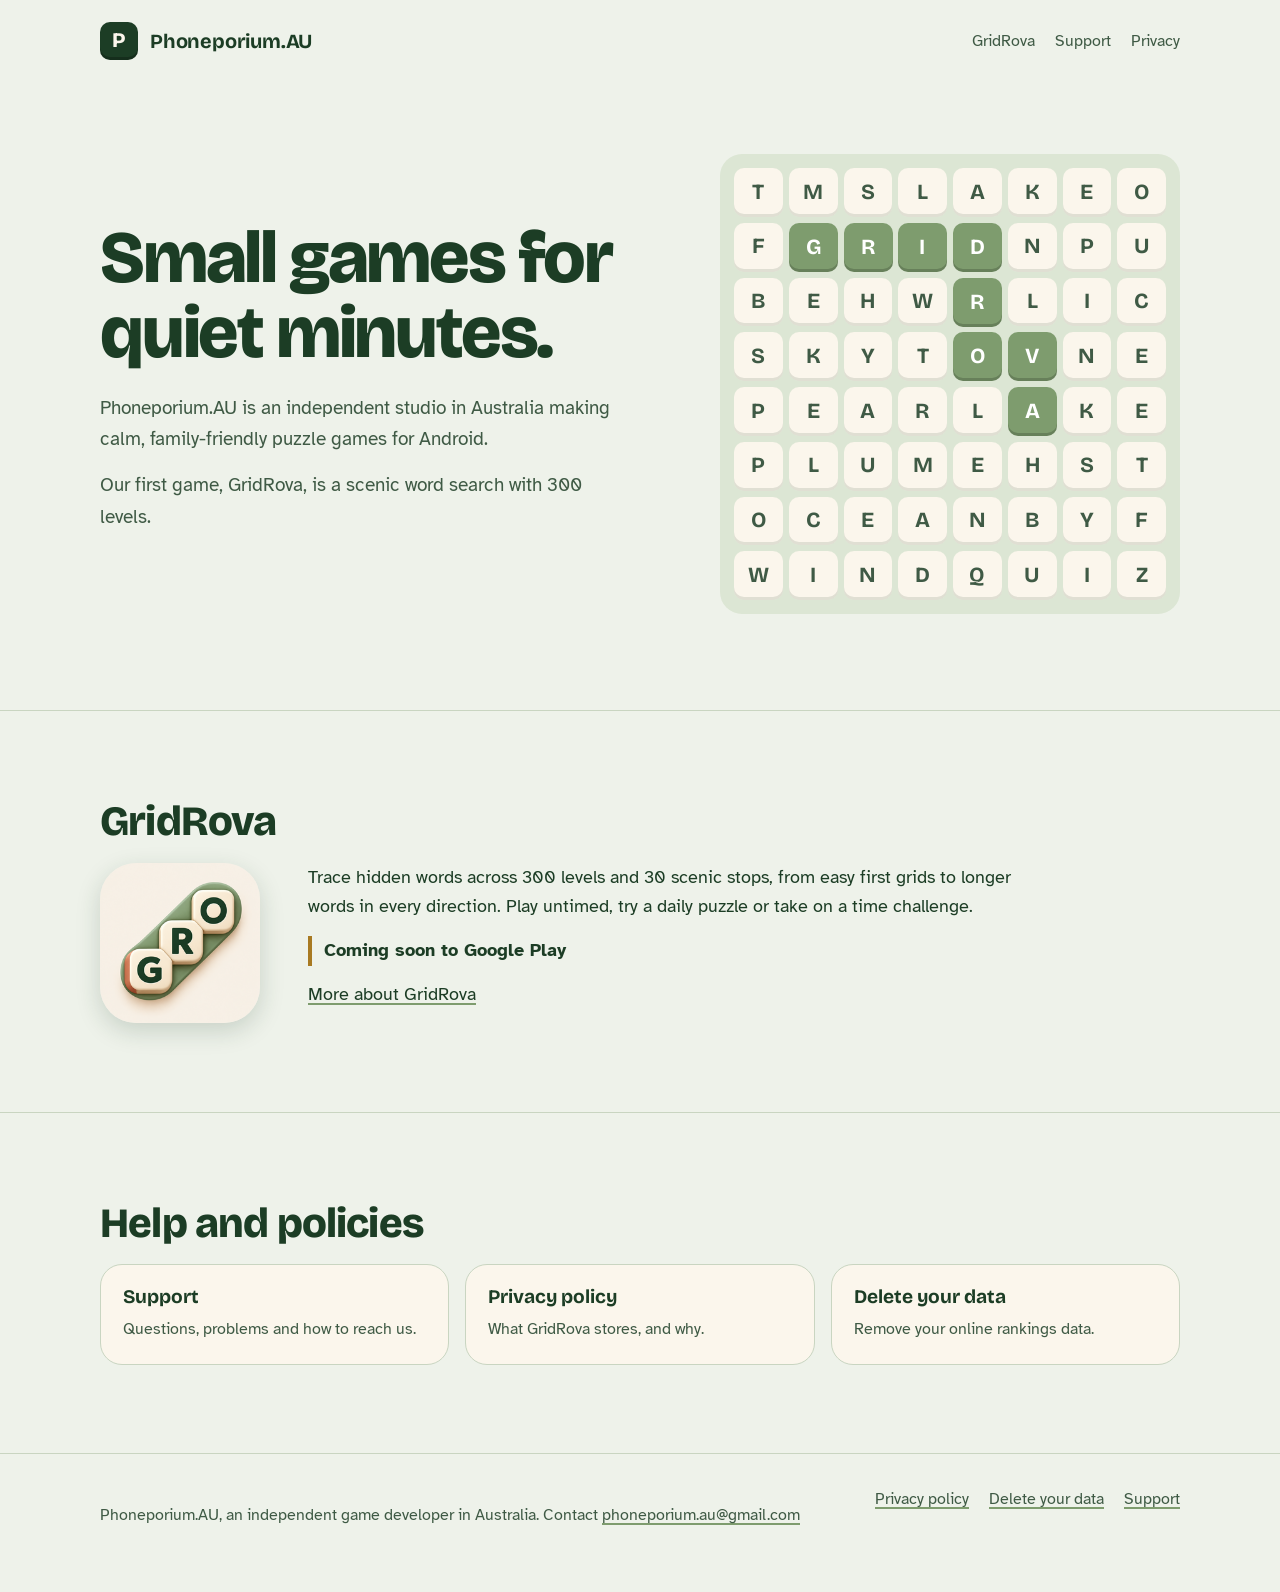
==== index.html @ 569013fc "Phoneporium.AU site: home, GridRova, privacy policy, support, data deletion, app-ads.txt Co-Authored" ====
<!doctype html>
<html lang="en-AU">
<head>
<meta charset="utf-8">
<meta name="viewport" content="width=device-width, initial-scale=1">
<title>Phoneporium.AU</title>
<meta name="description" content="Phoneporium.AU makes calm, family-friendly mobile word games in Australia. Home of GridRova.">
<link rel="icon" type="image/png" href="assets/favicon-64.png">
<link rel="preconnect" href="https://fonts.googleapis.com"><link rel="preconnect" href="https://fonts.gstatic.com" crossorigin><link href="https://fonts.googleapis.com/css2?family=Atkinson+Hyperlegible:wght@400;700&family=Bricolage+Grotesque:opsz,wght@12..96,700;12..96,800&display=swap" rel="stylesheet">
<link rel="stylesheet" href="assets/site.css">
</head>
<body>
<header class="site-head"><div class="wrap">
  <a class="brand" href="./"><span class="brand-mark" aria-hidden="true">P</span>Phoneporium.AU</a>
  <nav class="site-nav" aria-label="Main">
    <a href="gridrova/">GridRova</a>
    <a href="gridrova/support/">Support</a>
    <a href="gridrova/privacy/">Privacy</a>
  </nav>
</div></header>
<main>

<section class="hero"><div class="wrap">
  <div>
    <h1>Small games for quiet minutes.</h1>
    <p>Phoneporium.AU is an independent studio in Australia making calm, family-friendly puzzle games for Android.</p>
    <p>Our first game, GridRova, is a scenic word search with 300 levels.</p>
  </div>
  <div class="grid-board" role="img" aria-label="A letter grid with the word GridRova traced through it"><span>T</span><span>M</span><span>S</span><span>L</span><span>A</span><span>K</span><span>E</span><span>O</span><span>F</span><span class="on" style="--i:0">G</span><span class="on" style="--i:1">R</span><span class="on" style="--i:2">I</span><span class="on" style="--i:3">D</span><span>N</span><span>P</span><span>U</span><span>B</span><span>E</span><span>H</span><span>W</span><span class="on" style="--i:4">R</span><span>L</span><span>I</span><span>C</span><span>S</span><span>K</span><span>Y</span><span>T</span><span class="on" style="--i:5">O</span><span class="on" style="--i:6">V</span><span>N</span><span>E</span><span>P</span><span>E</span><span>A</span><span>R</span><span>L</span><span class="on" style="--i:7">A</span><span>K</span><span>E</span><span>P</span><span>L</span><span>U</span><span>M</span><span>E</span><span>H</span><span>S</span><span>T</span><span>O</span><span>C</span><span>E</span><span>A</span><span>N</span><span>B</span><span>Y</span><span>F</span><span>W</span><span>I</span><span>N</span><span>D</span><span>Q</span><span>U</span><span>I</span><span>Z</span></div>
</div></section>
<section class="section"><div class="wrap">
  <h2>GridRova</h2>
  <div class="game">
    <img src="assets/gridrova-icon-256.png" alt="GridRova app icon" width="160" height="160">
    <div>
      <p>Trace hidden words across 300 levels and 30 scenic stops, from easy first grids to longer words in every direction. Play untimed, try a daily puzzle or take on a time challenge.</p>
      <p class="status">Coming soon to Google Play</p>
      <p><a href="gridrova/">More about GridRova</a></p>
    </div>
  </div>
</div></section>
<section class="section"><div class="wrap">
  <h2>Help and policies</h2>
  <div class="links">
    <a href="gridrova/support/"><strong>Support</strong><span>Questions, problems and how to reach us.</span></a>
    <a href="gridrova/privacy/"><strong>Privacy policy</strong><span>What GridRova stores, and why.</span></a>
    <a href="gridrova/delete-data/"><strong>Delete your data</strong><span>Remove your online rankings data.</span></a>
  </div>
</div></section>

</main>
<footer class="site-foot"><div class="wrap">
  <p>Phoneporium.AU, an independent game developer in Australia. Contact <a href="mailto:phoneporium.au@gmail.com">phoneporium.au@gmail.com</a></p>
  <nav aria-label="Footer">
    <a href="gridrova/privacy/">Privacy policy</a>
    <a href="gridrova/delete-data/">Delete your data</a>
    <a href="gridrova/support/">Support</a>
  </nav>
</div></footer>
</body>
</html>
---- assets/site.css ----
/* Phoneporium.AU — palette taken from the GridRova icon. */
:root {
  --ink: #1C3D25;
  --ink-soft: #3F5A45;
  --sage: #7E9C6E;
  --sage-pale: #DCE6D4;
  --paper: #EEF2EA;
  --tile: #FBF6EC;
  --gold: #A87A22;
  --line: #C9D5C1;
  --radius-tile: 10px;
  --radius-panel: 22px;
  --display: "Bricolage Grotesque", "Atkinson Hyperlegible", system-ui, sans-serif;
  --body: "Atkinson Hyperlegible", system-ui, sans-serif;
  color-scheme: light;
}
@media (prefers-color-scheme: dark) {
  :root:not([data-theme="light"]) {
    --ink: #E6EFE2; --ink-soft: #B9C9B4; --sage: #8FB07D; --sage-pale: #2D4433;
    --paper: #13241A; --tile: #1D3324; --gold: #D9AE55; --line: #2F4A37; color-scheme: dark;
  }
}
:root[data-theme="dark"] {
  --ink: #E6EFE2; --ink-soft: #B9C9B4; --sage: #8FB07D; --sage-pale: #2D4433;
  --paper: #13241A; --tile: #1D3324; --gold: #D9AE55; --line: #2F4A37; color-scheme: dark;
}
*, *::before, *::after { box-sizing: border-box; }
html { -webkit-text-size-adjust: 100%; }
body {
  margin: 0; background: var(--paper); color: var(--ink);
  font: 1.125rem/1.65 var(--body);
}
a { color: inherit; text-decoration-color: var(--sage); text-underline-offset: 0.18em; text-decoration-thickness: 2px; }
a:hover { text-decoration-color: var(--gold); }
:focus-visible { outline: 3px solid var(--gold); outline-offset: 3px; border-radius: 4px; }
img { max-width: 100%; display: block; }

.wrap { width: min(1080px, 100% - 32px); margin-inline: auto; }
.site-head { padding: 22px 0; }
.site-head .wrap { display: flex; align-items: center; justify-content: space-between; gap: 16px; flex-wrap: wrap; }
.brand { display: flex; align-items: center; gap: 12px; text-decoration: none; font: 700 1.25rem/1 var(--display); letter-spacing: -0.01em; }
.brand-mark { width: 38px; height: 38px; border-radius: var(--radius-tile); background: var(--ink); color: var(--tile);
  display: grid; place-items: center; font: 800 1.3rem/1 var(--display); box-shadow: inset 0 -3px 0 rgba(0,0,0,.25); }
.site-nav { display: flex; gap: 20px; font-size: 1rem; }
.site-nav a { text-decoration: none; color: var(--ink-soft); }
.site-nav a:hover, .site-nav a[aria-current="page"] { color: var(--ink); text-decoration: underline; text-decoration-color: var(--sage); }

/* Hero: the one bold moment — a word grid with GRIDROVA traced on a sage path. */
.hero { padding: clamp(24px, 6vw, 72px) 0 clamp(40px, 8vw, 96px); }
.hero .wrap { display: grid; grid-template-columns: 1.05fr 1fr; gap: clamp(28px, 6vw, 80px); align-items: center; }
.hero h1 { font: 800 clamp(2.4rem, 6.2vw, 4.6rem)/1.02 var(--display); letter-spacing: -0.03em; margin: 0 0 22px; max-width: 13ch; }
.hero p { margin: 0 0 14px; max-width: 46ch; color: var(--ink-soft); font-size: 1.2rem; }
.grid-board { position: relative; display: grid; grid-template-columns: repeat(8, 1fr); gap: 6px; padding: 14px;
  background: var(--sage-pale); border-radius: var(--radius-panel); aspect-ratio: 1; max-width: 460px; justify-self: end; width: 100%; }
.grid-board span { display: grid; place-items: center; border-radius: var(--radius-tile); background: var(--tile);
  font: 700 clamp(0.95rem, 2.4vw, 1.35rem)/1 var(--display); color: var(--ink-soft); box-shadow: inset 0 -3px 0 rgba(28,61,37,.12); }
.grid-board span.on { background: var(--sage); color: #fff; box-shadow: inset 0 -3px 0 rgba(0,0,0,.18); }
@media (prefers-reduced-motion: no-preference) {
  .grid-board span.on { animation: trace 0.42s cubic-bezier(.2,.8,.3,1) both; animation-delay: calc(var(--i) * 90ms + 300ms); }
  @keyframes trace { from { background: var(--tile); color: var(--ink-soft); transform: scale(.92); } to { transform: none; } }
}

.section { padding: clamp(40px, 7vw, 88px) 0; border-top: 1px solid var(--line); }
.section h2 { font: 800 clamp(1.8rem, 3.6vw, 2.6rem)/1.1 var(--display); letter-spacing: -0.02em; margin: 0 0 18px; }
.game { display: grid; grid-template-columns: 160px 1fr; gap: clamp(20px, 4vw, 48px); align-items: start; }
.game img { width: 160px; height: 160px; border-radius: 36px; box-shadow: 0 8px 24px rgba(28,61,37,.18); }
.game p { max-width: 60ch; margin: 0 0 14px; }
.facts { display: flex; flex-wrap: wrap; gap: 10px; padding: 0; margin: 22px 0; list-style: none; }
.facts li { background: var(--tile); border: 1px solid var(--line); border-radius: 999px; padding: 8px 16px; font-size: 1rem; }
.status { display: inline-block; font-weight: 700; color: var(--ink); border-left: 4px solid var(--gold); padding-left: 12px; }

.links { display: grid; grid-template-columns: repeat(3, 1fr); gap: 16px; }
.links a { display: block; padding: 20px 22px; background: var(--tile); border-radius: var(--radius-panel); text-decoration: none; border: 1px solid var(--line); }
.links a strong { display: block; font: 700 1.2rem/1.3 var(--display); margin-bottom: 4px; }
.links a span { color: var(--ink-soft); font-size: 1rem; }
.links a:hover { border-color: var(--sage); }

/* Long-form policy pages */
.doc { padding: 24px 0 80px; }
.doc .wrap { max-width: 720px; }
.doc h1 { font: 800 clamp(2rem, 5vw, 3rem)/1.08 var(--display); letter-spacing: -0.02em; margin: 8px 0 10px; }
.doc .meta { color: var(--ink-soft); margin: 0 0 28px; font-size: 1rem; }
.doc h2 { font: 700 1.45rem/1.25 var(--display); margin: 44px 0 10px; }
.doc h3 { font: 700 1.15rem/1.3 var(--display); margin: 26px 0 6px; }
.doc p, .doc li { max-width: 66ch; }
.doc ul { padding-left: 1.2em; }
.doc li { margin: 6px 0; }
.summary { background: var(--tile); border: 1px solid var(--line); border-radius: var(--radius-panel); padding: 20px 24px; margin: 0 0 32px; }
.summary h2 { margin-top: 0; }
.doc table { border-collapse: collapse; width: 100%; font-size: 1rem; margin: 12px 0 20px; display: block; overflow-x: auto; }
.doc th, .doc td { text-align: left; vertical-align: top; padding: 10px 12px; border-bottom: 1px solid var(--line); }
.doc th { font-family: var(--display); }
.steps { counter-reset: s; list-style: none; padding: 0; }
.steps li { counter-increment: s; position: relative; padding-left: 52px; margin: 14px 0; min-height: 36px; }
.steps li::before { content: counter(s); position: absolute; left: 0; top: -2px; width: 36px; height: 36px; border-radius: var(--radius-tile);
  background: var(--sage); color: #fff; display: grid; place-items: center; font: 800 1.05rem/1 var(--display); }

.site-foot { border-top: 1px solid var(--line); padding: 32px 0 48px; color: var(--ink-soft); font-size: 1rem; }
.site-foot .wrap { display: flex; flex-wrap: wrap; justify-content: space-between; gap: 12px 24px; }
.site-foot nav { display: flex; flex-wrap: wrap; gap: 8px 20px; }

@media (max-width: 760px) {
  .hero .wrap { grid-template-columns: 1fr; }
  .grid-board { justify-self: start; max-width: 360px; }
  .game { grid-template-columns: 1fr; }
  .game img { width: 112px; height: 112px; border-radius: 26px; }
  .links { grid-template-columns: 1fr; }
}
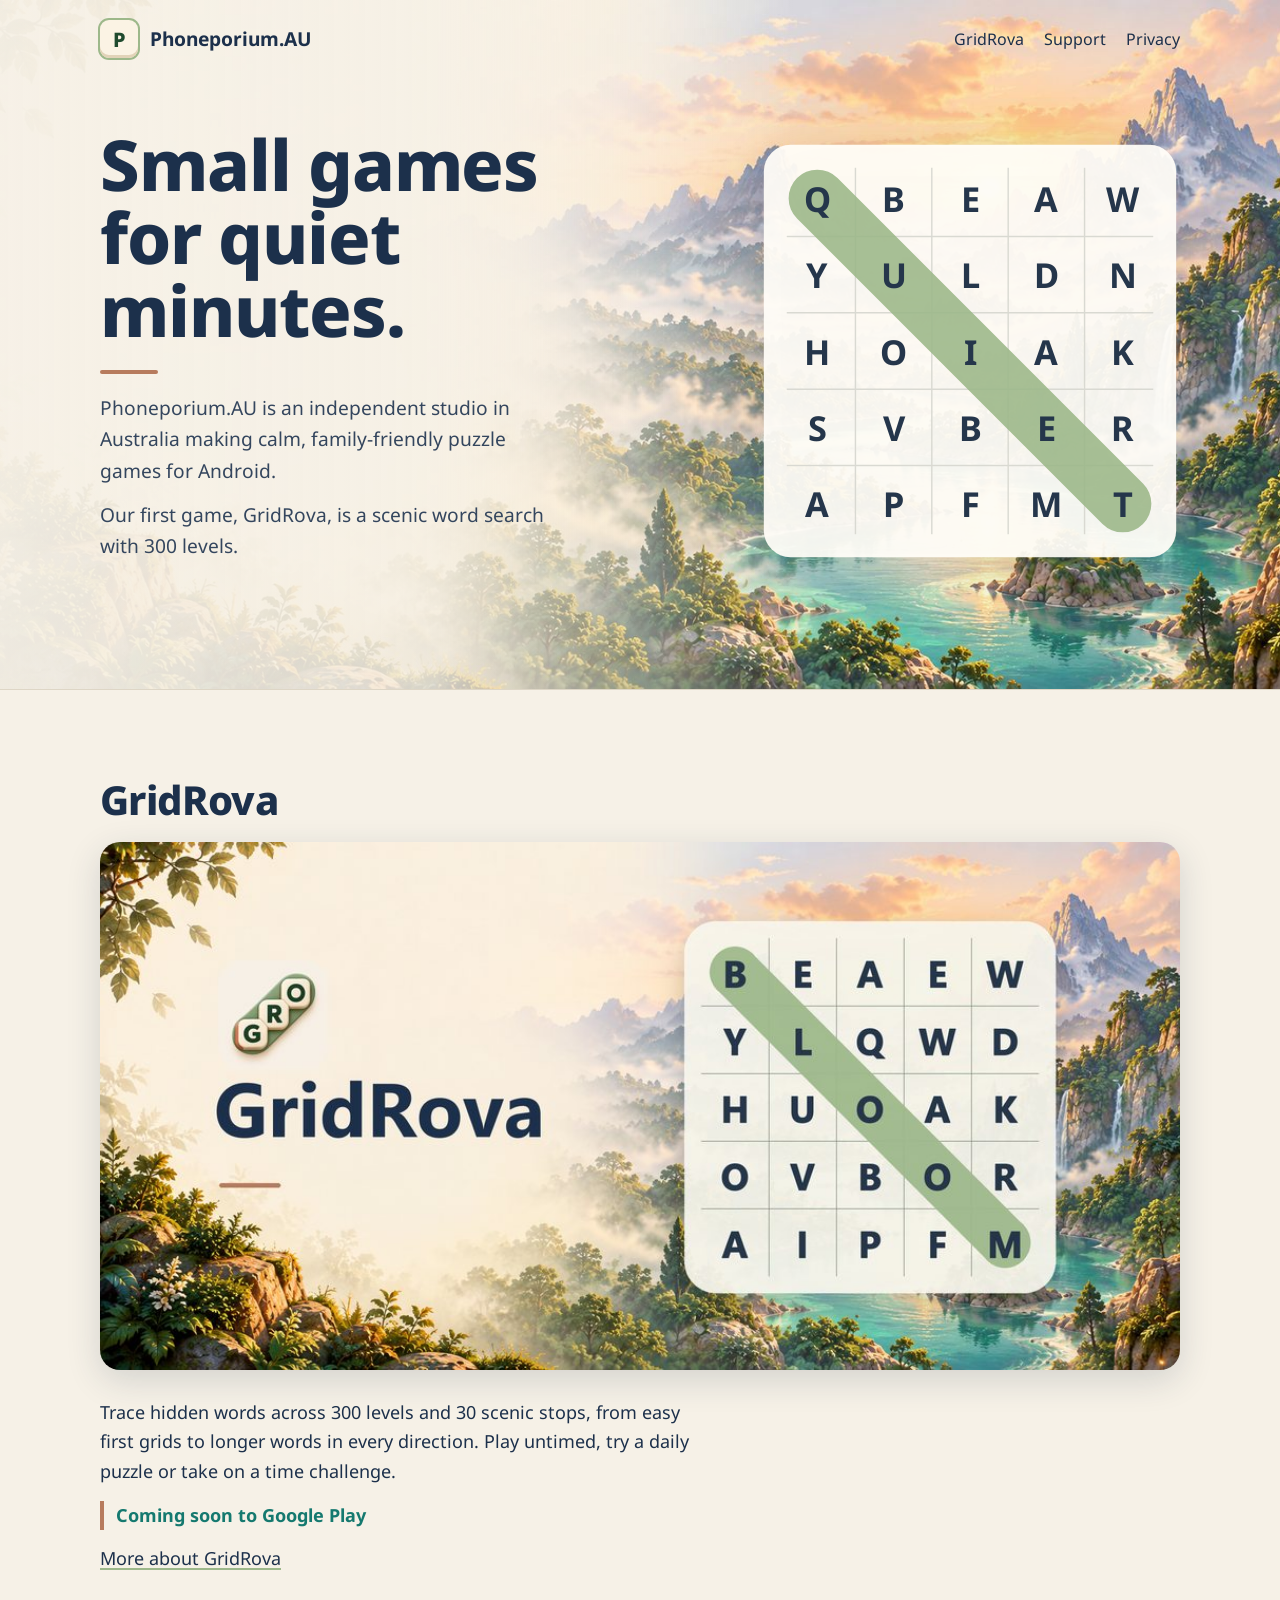
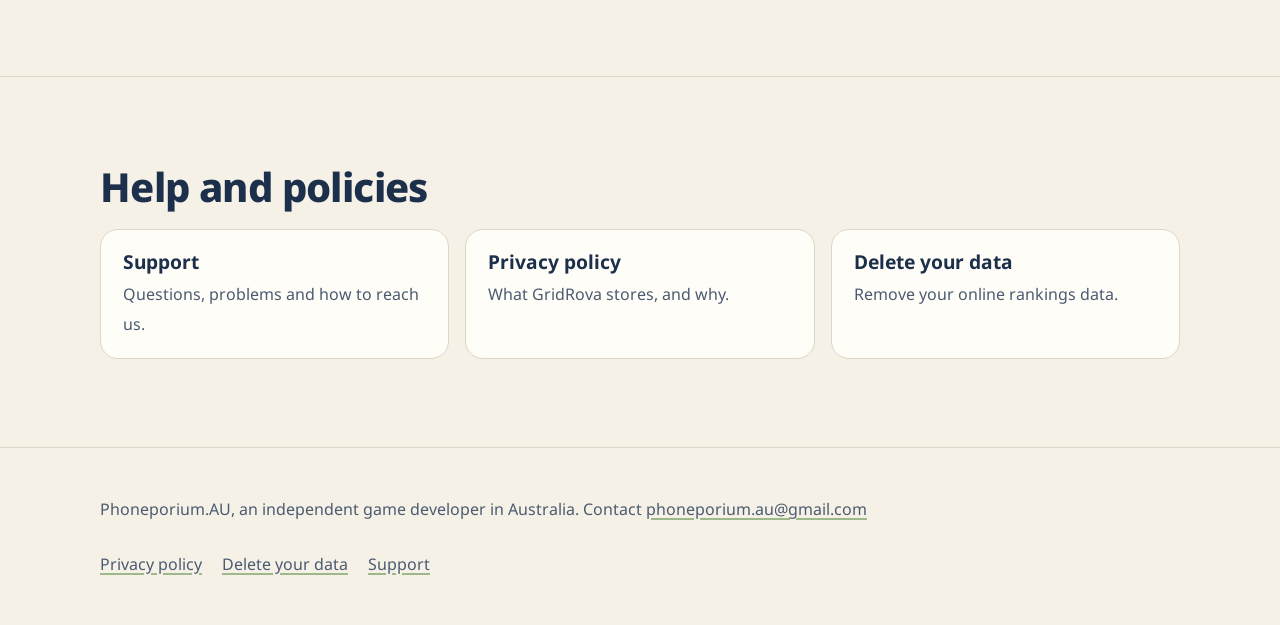
==== commit e787adcd: "Match GridRova store branding: palette, feature art, scenic hero, screenshots Co-Authored-By: Claude" ====
--- a/index.html
+++ b/index.html
@@ -6,10 +6,10 @@
 <title>Phoneporium.AU</title>
 <meta name="description" content="Phoneporium.AU makes calm, family-friendly mobile word games in Australia. Home of GridRova.">
 <link rel="icon" type="image/png" href="assets/favicon-64.png">
-<link rel="preconnect" href="https://fonts.googleapis.com"><link rel="preconnect" href="https://fonts.gstatic.com" crossorigin><link href="https://fonts.googleapis.com/css2?family=Atkinson+Hyperlegible:wght@400;700&family=Bricolage+Grotesque:opsz,wght@12..96,700;12..96,800&display=swap" rel="stylesheet">
+<link rel="preconnect" href="https://fonts.googleapis.com"><link rel="preconnect" href="https://fonts.gstatic.com" crossorigin><link href="https://fonts.googleapis.com/css2?family=Noto+Sans:wght@400;700;800&display=swap" rel="stylesheet">
 <link rel="stylesheet" href="assets/site.css">
 </head>
-<body>
+<body class="home">
 <header class="site-head"><div class="wrap">
   <a class="brand" href="./"><span class="brand-mark" aria-hidden="true">P</span>Phoneporium.AU</a>
   <nav class="site-nav" aria-label="Main">
@@ -20,18 +20,18 @@
 </div></header>
 <main>
 
-<section class="hero"><div class="wrap">
-  <div>
+<section class="hero scenic"><div class="wrap">
+  <div class="hero-copy">
     <h1>Small games for quiet minutes.</h1>
     <p>Phoneporium.AU is an independent studio in Australia making calm, family-friendly puzzle games for Android.</p>
     <p>Our first game, GridRova, is a scenic word search with 300 levels.</p>
   </div>
-  <div class="grid-board" role="img" aria-label="A letter grid with the word GridRova traced through it"><span>T</span><span>M</span><span>S</span><span>L</span><span>A</span><span>K</span><span>E</span><span>O</span><span>F</span><span class="on" style="--i:0">G</span><span class="on" style="--i:1">R</span><span class="on" style="--i:2">I</span><span class="on" style="--i:3">D</span><span>N</span><span>P</span><span>U</span><span>B</span><span>E</span><span>H</span><span>W</span><span class="on" style="--i:4">R</span><span>L</span><span>I</span><span>C</span><span>S</span><span>K</span><span>Y</span><span>T</span><span class="on" style="--i:5">O</span><span class="on" style="--i:6">V</span><span>N</span><span>E</span><span>P</span><span>E</span><span>A</span><span>R</span><span>L</span><span class="on" style="--i:7">A</span><span>K</span><span>E</span><span>P</span><span>L</span><span>U</span><span>M</span><span>E</span><span>H</span><span>S</span><span>T</span><span>O</span><span>C</span><span>E</span><span>A</span><span>N</span><span>B</span><span>Y</span><span>F</span><span>W</span><span>I</span><span>N</span><span>D</span><span>Q</span><span>U</span><span>I</span><span>Z</span></div>
+  <svg class="board" viewBox="0 0 440 440" role="img" aria-label="A word-search board with the word QUIET traced diagonally"><rect x="4" y="4" width="432" height="432" rx="28" class="b-face"/><line x1="100" y1="28" x2="100" y2="412" class="b-rule"/><line x1="28" y1="100" x2="412" y2="100" class="b-rule"/><line x1="180" y1="28" x2="180" y2="412" class="b-rule"/><line x1="28" y1="180" x2="412" y2="180" class="b-rule"/><line x1="260" y1="28" x2="260" y2="412" class="b-rule"/><line x1="28" y1="260" x2="412" y2="260" class="b-rule"/><line x1="340" y1="28" x2="340" y2="412" class="b-rule"/><line x1="28" y1="340" x2="412" y2="340" class="b-rule"/><line x1="60.0" y1="60.0" x2="380.0" y2="380.0" class="b-trace" pathLength="1"/><text x="60.0" y="60.0" class="b-letter">Q</text><text x="140.0" y="60.0" class="b-letter">B</text><text x="220.0" y="60.0" class="b-letter">E</text><text x="300.0" y="60.0" class="b-letter">A</text><text x="380.0" y="60.0" class="b-letter">W</text><text x="60.0" y="140.0" class="b-letter">Y</text><text x="140.0" y="140.0" class="b-letter">U</text><text x="220.0" y="140.0" class="b-letter">L</text><text x="300.0" y="140.0" class="b-letter">D</text><text x="380.0" y="140.0" class="b-letter">N</text><text x="60.0" y="220.0" class="b-letter">H</text><text x="140.0" y="220.0" class="b-letter">O</text><text x="220.0" y="220.0" class="b-letter">I</text><text x="300.0" y="220.0" class="b-letter">A</text><text x="380.0" y="220.0" class="b-letter">K</text><text x="60.0" y="300.0" class="b-letter">S</text><text x="140.0" y="300.0" class="b-letter">V</text><text x="220.0" y="300.0" class="b-letter">B</text><text x="300.0" y="300.0" class="b-letter">E</text><text x="380.0" y="300.0" class="b-letter">R</text><text x="60.0" y="380.0" class="b-letter">A</text><text x="140.0" y="380.0" class="b-letter">P</text><text x="220.0" y="380.0" class="b-letter">F</text><text x="300.0" y="380.0" class="b-letter">M</text><text x="380.0" y="380.0" class="b-letter">T</text></svg>
 </div></section>
 <section class="section"><div class="wrap">
   <h2>GridRova</h2>
-  <div class="game">
-    <img src="assets/gridrova-icon-256.png" alt="GridRova app icon" width="160" height="160">
+  <a class="feature-link" href="gridrova/"><img class="feature-art" src="assets/gridrova-feature.jpg" alt="GridRova beside a sage-highlighted BLOOM word grid, with a sunlit mountain valley and river behind it." width="1024" height="500"></a>
+  <div class="game solo">
     <div>
       <p>Trace hidden words across 300 levels and 30 scenic stops, from easy first grids to longer words in every direction. Play untimed, try a daily puzzle or take on a time challenge.</p>
       <p class="status">Coming soon to Google Play</p>
--- a/assets/site.css
+++ b/assets/site.css
@@ -1,108 +1,129 @@
-/* Phoneporium.AU — palette taken from the GridRova icon. */
+/* Phoneporium.AU — brand tokens taken from the GridRova store art (feature graphic + screenshots). */
 :root {
-  --ink: #1C3D25;
-  --ink-soft: #3F5A45;
-  --sage: #7E9C6E;
-  --sage-pale: #DCE6D4;
-  --paper: #EEF2EA;
-  --tile: #FBF6EC;
-  --gold: #A87A22;
-  --line: #C9D5C1;
-  --radius-tile: 10px;
-  --radius-panel: 22px;
-  --display: "Bricolage Grotesque", "Atkinson Hyperlegible", system-ui, sans-serif;
-  --body: "Atkinson Hyperlegible", system-ui, sans-serif;
+  --ink: #1C304B;        /* navy title lettering */
+  --ink-soft: #4B5B70;
+  --teal: #15796F;       /* "GridRova" label colour on screenshots */
+  --sage: #9DB88A;       /* word-trace highlight */
+  --sage-pale: #E4EBDC;
+  --paper: #F6F1E7;      /* parchment background */
+  --tile: #FFFDF8;
+  --clay: #B77B5D;       /* terracotta rule under the title */
+  --line: #DED6C6;
+  --font: "Segoe UI", "Noto Sans", system-ui, sans-serif;
   color-scheme: light;
 }
 @media (prefers-color-scheme: dark) {
   :root:not([data-theme="light"]) {
-    --ink: #E6EFE2; --ink-soft: #B9C9B4; --sage: #8FB07D; --sage-pale: #2D4433;
-    --paper: #13241A; --tile: #1D3324; --gold: #D9AE55; --line: #2F4A37; color-scheme: dark;
+    --ink: #EEF1F5; --ink-soft: #B9C3CF; --teal: #5CC0B2; --sage: #8FB07D; --sage-pale: #22374A;
+    --paper: #142235; --tile: #1B2D44; --clay: #D99878; --line: #2D4159; color-scheme: dark;
   }
 }
 :root[data-theme="dark"] {
-  --ink: #E6EFE2; --ink-soft: #B9C9B4; --sage: #8FB07D; --sage-pale: #2D4433;
-  --paper: #13241A; --tile: #1D3324; --gold: #D9AE55; --line: #2F4A37; color-scheme: dark;
+  --ink: #EEF1F5; --ink-soft: #B9C3CF; --teal: #5CC0B2; --sage: #8FB07D; --sage-pale: #22374A;
+  --paper: #142235; --tile: #1B2D44; --clay: #D99878; --line: #2D4159; color-scheme: dark;
 }
 *, *::before, *::after { box-sizing: border-box; }
 html { -webkit-text-size-adjust: 100%; }
-body {
-  margin: 0; background: var(--paper); color: var(--ink);
-  font: 1.125rem/1.65 var(--body);
-}
+body { margin: 0; background: var(--paper); color: var(--ink); font: 1.125rem/1.65 var(--font); }
 a { color: inherit; text-decoration-color: var(--sage); text-underline-offset: 0.18em; text-decoration-thickness: 2px; }
-a:hover { text-decoration-color: var(--gold); }
-:focus-visible { outline: 3px solid var(--gold); outline-offset: 3px; border-radius: 4px; }
-img { max-width: 100%; display: block; }
+a:hover { text-decoration-color: var(--clay); }
+:focus-visible { outline: 3px solid var(--clay); outline-offset: 3px; border-radius: 4px; }
+img { max-width: 100%; height: auto; display: block; }
+h1, h2, h3 { font-family: var(--font); font-weight: 800; letter-spacing: -0.015em; }
 
 .wrap { width: min(1080px, 100% - 32px); margin-inline: auto; }
-.site-head { padding: 22px 0; }
+.site-head { padding: 20px 0; position: relative; z-index: 2; }
 .site-head .wrap { display: flex; align-items: center; justify-content: space-between; gap: 16px; flex-wrap: wrap; }
-.brand { display: flex; align-items: center; gap: 12px; text-decoration: none; font: 700 1.25rem/1 var(--display); letter-spacing: -0.01em; }
-.brand-mark { width: 38px; height: 38px; border-radius: var(--radius-tile); background: var(--ink); color: var(--tile);
-  display: grid; place-items: center; font: 800 1.3rem/1 var(--display); box-shadow: inset 0 -3px 0 rgba(0,0,0,.25); }
+.brand { display: flex; align-items: center; gap: 12px; text-decoration: none; font-weight: 700; font-size: 1.2rem; }
+/* The studio mark is a GridRova letter tile: cream face, forest letter, sage edge. */
+.brand-mark { width: 38px; height: 38px; border-radius: 9px; background: #FBF3E4; color: #1F4A2E; display: grid; place-items: center;
+  font-weight: 800; font-size: 1.25rem; box-shadow: inset 0 -3px 0 #E2D3B8, 0 0 0 2px var(--sage); }
 .site-nav { display: flex; gap: 20px; font-size: 1rem; }
 .site-nav a { text-decoration: none; color: var(--ink-soft); }
 .site-nav a:hover, .site-nav a[aria-current="page"] { color: var(--ink); text-decoration: underline; text-decoration-color: var(--sage); }
 
-/* Hero: the one bold moment — a word grid with GRIDROVA traced on a sage path. */
-.hero { padding: clamp(24px, 6vw, 72px) 0 clamp(40px, 8vw, 96px); }
-.hero .wrap { display: grid; grid-template-columns: 1.05fr 1fr; gap: clamp(28px, 6vw, 80px); align-items: center; }
-.hero h1 { font: 800 clamp(2.4rem, 6.2vw, 4.6rem)/1.02 var(--display); letter-spacing: -0.03em; margin: 0 0 22px; max-width: 13ch; }
-.hero p { margin: 0 0 14px; max-width: 46ch; color: var(--ink-soft); font-size: 1.2rem; }
-.grid-board { position: relative; display: grid; grid-template-columns: repeat(8, 1fr); gap: 6px; padding: 14px;
-  background: var(--sage-pale); border-radius: var(--radius-panel); aspect-ratio: 1; max-width: 460px; justify-self: end; width: 100%; }
-.grid-board span { display: grid; place-items: center; border-radius: var(--radius-tile); background: var(--tile);
-  font: 700 clamp(0.95rem, 2.4vw, 1.35rem)/1 var(--display); color: var(--ink-soft); box-shadow: inset 0 -3px 0 rgba(28,61,37,.12); }
-.grid-board span.on { background: var(--sage); color: #fff; box-shadow: inset 0 -3px 0 rgba(0,0,0,.18); }
+/* Home hero: the store-art scenery with the word board laid over it. Fixed light colours — the image is light. */
+.hero.scenic { margin-top: -78px; padding: 128px 0 clamp(56px, 9vw, 120px); color: #1C304B;
+  background: linear-gradient(90deg, rgba(246,241,231,.97) 0%, rgba(246,241,231,.86) 34%, rgba(246,241,231,0) 62%),
+              url("scenic-1600.jpg") 70% 40% / cover no-repeat, #F6F1E7; }
+.hero.scenic .wrap { display: grid; grid-template-columns: 1fr 1fr; gap: clamp(28px, 6vw, 80px); align-items: center; }
+.hero h1 { font-size: clamp(2.5rem, 6vw, 4.4rem); line-height: 1.04; margin: 0 0 18px; max-width: 12ch; }
+.hero h1::after { content: ""; display: block; width: 58px; height: 4px; border-radius: 2px; background: #B77B5D; margin-top: 22px; }
+.hero p { margin: 0 0 12px; max-width: 42ch; color: #34465E; font-size: 1.2rem; }
+.board { width: 100%; max-width: 420px; justify-self: end; filter: drop-shadow(0 14px 30px rgba(28,48,75,.18)); }
+.b-face { fill: #FFFDF8; fill-opacity: .94; }
+.b-rule { stroke: #D9D9D2; stroke-width: 1.5; }
+.b-trace { stroke: #9DB88A; stroke-width: 60; stroke-linecap: round; opacity: .9; }
+.b-letter { font: 700 36px var(--font); fill: #25364B; text-anchor: middle; dominant-baseline: central; }
 @media (prefers-reduced-motion: no-preference) {
-  .grid-board span.on { animation: trace 0.42s cubic-bezier(.2,.8,.3,1) both; animation-delay: calc(var(--i) * 90ms + 300ms); }
-  @keyframes trace { from { background: var(--tile); color: var(--ink-soft); transform: scale(.92); } to { transform: none; } }
+  .b-trace { stroke-dasharray: 1; stroke-dashoffset: 1; animation: trace 1.1s .5s cubic-bezier(.3,.7,.3,1) forwards; }
+  @keyframes trace { to { stroke-dashoffset: 0; } }
 }
 
 .section { padding: clamp(40px, 7vw, 88px) 0; border-top: 1px solid var(--line); }
-.section h2 { font: 800 clamp(1.8rem, 3.6vw, 2.6rem)/1.1 var(--display); letter-spacing: -0.02em; margin: 0 0 18px; }
-.game { display: grid; grid-template-columns: 160px 1fr; gap: clamp(20px, 4vw, 48px); align-items: start; }
-.game img { width: 160px; height: 160px; border-radius: 36px; box-shadow: 0 8px 24px rgba(28,61,37,.18); }
+.section h2 { font-size: clamp(1.8rem, 3.6vw, 2.5rem); line-height: 1.1; margin: 0 0 20px; }
+.feature-art { width: 100%; border-radius: 20px; box-shadow: 0 10px 34px rgba(28,48,75,.16); }
+.feature-link { display: block; margin-bottom: 28px; }
+.game { display: grid; grid-template-columns: 112px 1fr; gap: clamp(20px, 4vw, 40px); align-items: start; }
+.game img { width: 112px; height: 112px; border-radius: 26px; box-shadow: 0 6px 18px rgba(28,48,75,.16); }
+.game.solo { grid-template-columns: 1fr; }
+.home .site-head, .home .site-nav a { color: #1C304B; }
 .game p { max-width: 60ch; margin: 0 0 14px; }
 .facts { display: flex; flex-wrap: wrap; gap: 10px; padding: 0; margin: 22px 0; list-style: none; }
 .facts li { background: var(--tile); border: 1px solid var(--line); border-radius: 999px; padding: 8px 16px; font-size: 1rem; }
-.status { display: inline-block; font-weight: 700; color: var(--ink); border-left: 4px solid var(--gold); padding-left: 12px; }
+.status { display: inline-block; font-weight: 700; color: var(--teal); border-left: 4px solid var(--clay); padding-left: 12px; }
+
+/* GridRova page */
+.feature { padding: 8px 0 0; }
+.intro { padding: clamp(32px, 6vw, 64px) 0; }
+.intro .wrap { display: grid; grid-template-columns: 112px 1fr; gap: clamp(20px, 4vw, 40px); align-items: start; }
+.intro-icon { width: 112px; height: 112px; border-radius: 26px; box-shadow: 0 6px 18px rgba(28,48,75,.16); }
+.intro h1 { font-size: clamp(2.4rem, 5vw, 3.4rem); line-height: 1.05; margin: 0 0 10px; }
+.intro p { max-width: 62ch; margin: 0 0 14px; }
+.lede { font-size: 1.3rem; color: var(--teal); font-weight: 700; }
+.shots-band { background: var(--sage-pale); padding: 32px 0; }
+.shots { list-style: none; margin: 0 auto; padding: 0 16px 8px; display: flex; gap: 16px; overflow-x: auto; scroll-snap-type: x mandatory;
+  width: min(1080px, 100%); scrollbar-color: var(--sage) transparent; }
+.shots li { flex: 0 0 auto; scroll-snap-align: start; }
+.shots img { width: 216px; border-radius: 14px; box-shadow: 0 6px 18px rgba(28,48,75,.14); }
 
 .links { display: grid; grid-template-columns: repeat(3, 1fr); gap: 16px; }
-.links a { display: block; padding: 20px 22px; background: var(--tile); border-radius: var(--radius-panel); text-decoration: none; border: 1px solid var(--line); }
-.links a strong { display: block; font: 700 1.2rem/1.3 var(--display); margin-bottom: 4px; }
+.links a { display: block; padding: 20px 22px; background: var(--tile); border-radius: 18px; text-decoration: none; border: 1px solid var(--line); }
+.links a strong { display: block; font-size: 1.2rem; line-height: 1.3; margin-bottom: 4px; }
 .links a span { color: var(--ink-soft); font-size: 1rem; }
 .links a:hover { border-color: var(--sage); }
 
 /* Long-form policy pages */
 .doc { padding: 24px 0 80px; }
 .doc .wrap { max-width: 720px; }
-.doc h1 { font: 800 clamp(2rem, 5vw, 3rem)/1.08 var(--display); letter-spacing: -0.02em; margin: 8px 0 10px; }
+.doc h1 { font-size: clamp(2rem, 5vw, 3rem); line-height: 1.08; margin: 8px 0 10px; }
 .doc .meta { color: var(--ink-soft); margin: 0 0 28px; font-size: 1rem; }
-.doc h2 { font: 700 1.45rem/1.25 var(--display); margin: 44px 0 10px; }
-.doc h3 { font: 700 1.15rem/1.3 var(--display); margin: 26px 0 6px; }
+.doc h2 { font-size: 1.45rem; line-height: 1.25; margin: 44px 0 10px; }
+.doc h3 { font-size: 1.15rem; line-height: 1.3; margin: 26px 0 6px; }
 .doc p, .doc li { max-width: 66ch; }
 .doc ul { padding-left: 1.2em; }
 .doc li { margin: 6px 0; }
-.summary { background: var(--tile); border: 1px solid var(--line); border-radius: var(--radius-panel); padding: 20px 24px; margin: 0 0 32px; }
+.summary { background: var(--tile); border: 1px solid var(--line); border-left: 5px solid var(--sage); border-radius: 18px; padding: 20px 24px; margin: 0 0 32px; }
 .summary h2 { margin-top: 0; }
 .doc table { border-collapse: collapse; width: 100%; font-size: 1rem; margin: 12px 0 20px; display: block; overflow-x: auto; }
 .doc th, .doc td { text-align: left; vertical-align: top; padding: 10px 12px; border-bottom: 1px solid var(--line); }
-.doc th { font-family: var(--display); }
 .steps { counter-reset: s; list-style: none; padding: 0; }
 .steps li { counter-increment: s; position: relative; padding-left: 52px; margin: 14px 0; min-height: 36px; }
-.steps li::before { content: counter(s); position: absolute; left: 0; top: -2px; width: 36px; height: 36px; border-radius: var(--radius-tile);
-  background: var(--sage); color: #fff; display: grid; place-items: center; font: 800 1.05rem/1 var(--display); }
+.steps li::before { content: counter(s); position: absolute; left: 0; top: -2px; width: 36px; height: 36px; border-radius: 9px;
+  background: #FBF3E4; color: #1F4A2E; box-shadow: inset 0 -3px 0 #E2D3B8, 0 0 0 2px var(--sage); display: grid; place-items: center; font-weight: 800; }
 
 .site-foot { border-top: 1px solid var(--line); padding: 32px 0 48px; color: var(--ink-soft); font-size: 1rem; }
 .site-foot .wrap { display: flex; flex-wrap: wrap; justify-content: space-between; gap: 12px 24px; }
 .site-foot nav { display: flex; flex-wrap: wrap; gap: 8px 20px; }
 
 @media (max-width: 760px) {
-  .hero .wrap { grid-template-columns: 1fr; }
-  .grid-board { justify-self: start; max-width: 360px; }
-  .game { grid-template-columns: 1fr; }
-  .game img { width: 112px; height: 112px; border-radius: 26px; }
+  .hero.scenic { padding-top: 110px;
+    background: linear-gradient(180deg, rgba(246,241,231,.96) 0%, rgba(246,241,231,.82) 48%, rgba(246,241,231,.2) 100%),
+                url("scenic-900.jpg") 72% 50% / cover no-repeat, #F6F1E7; }
+  .hero.scenic .wrap { grid-template-columns: 1fr; }
+  .board { justify-self: start; max-width: 320px; }
+  .game, .intro .wrap { grid-template-columns: 1fr; }
+  .game img, .intro-icon { width: 88px; height: 88px; border-radius: 20px; }
   .links { grid-template-columns: 1fr; }
+  .shots img { width: 180px; }
 }
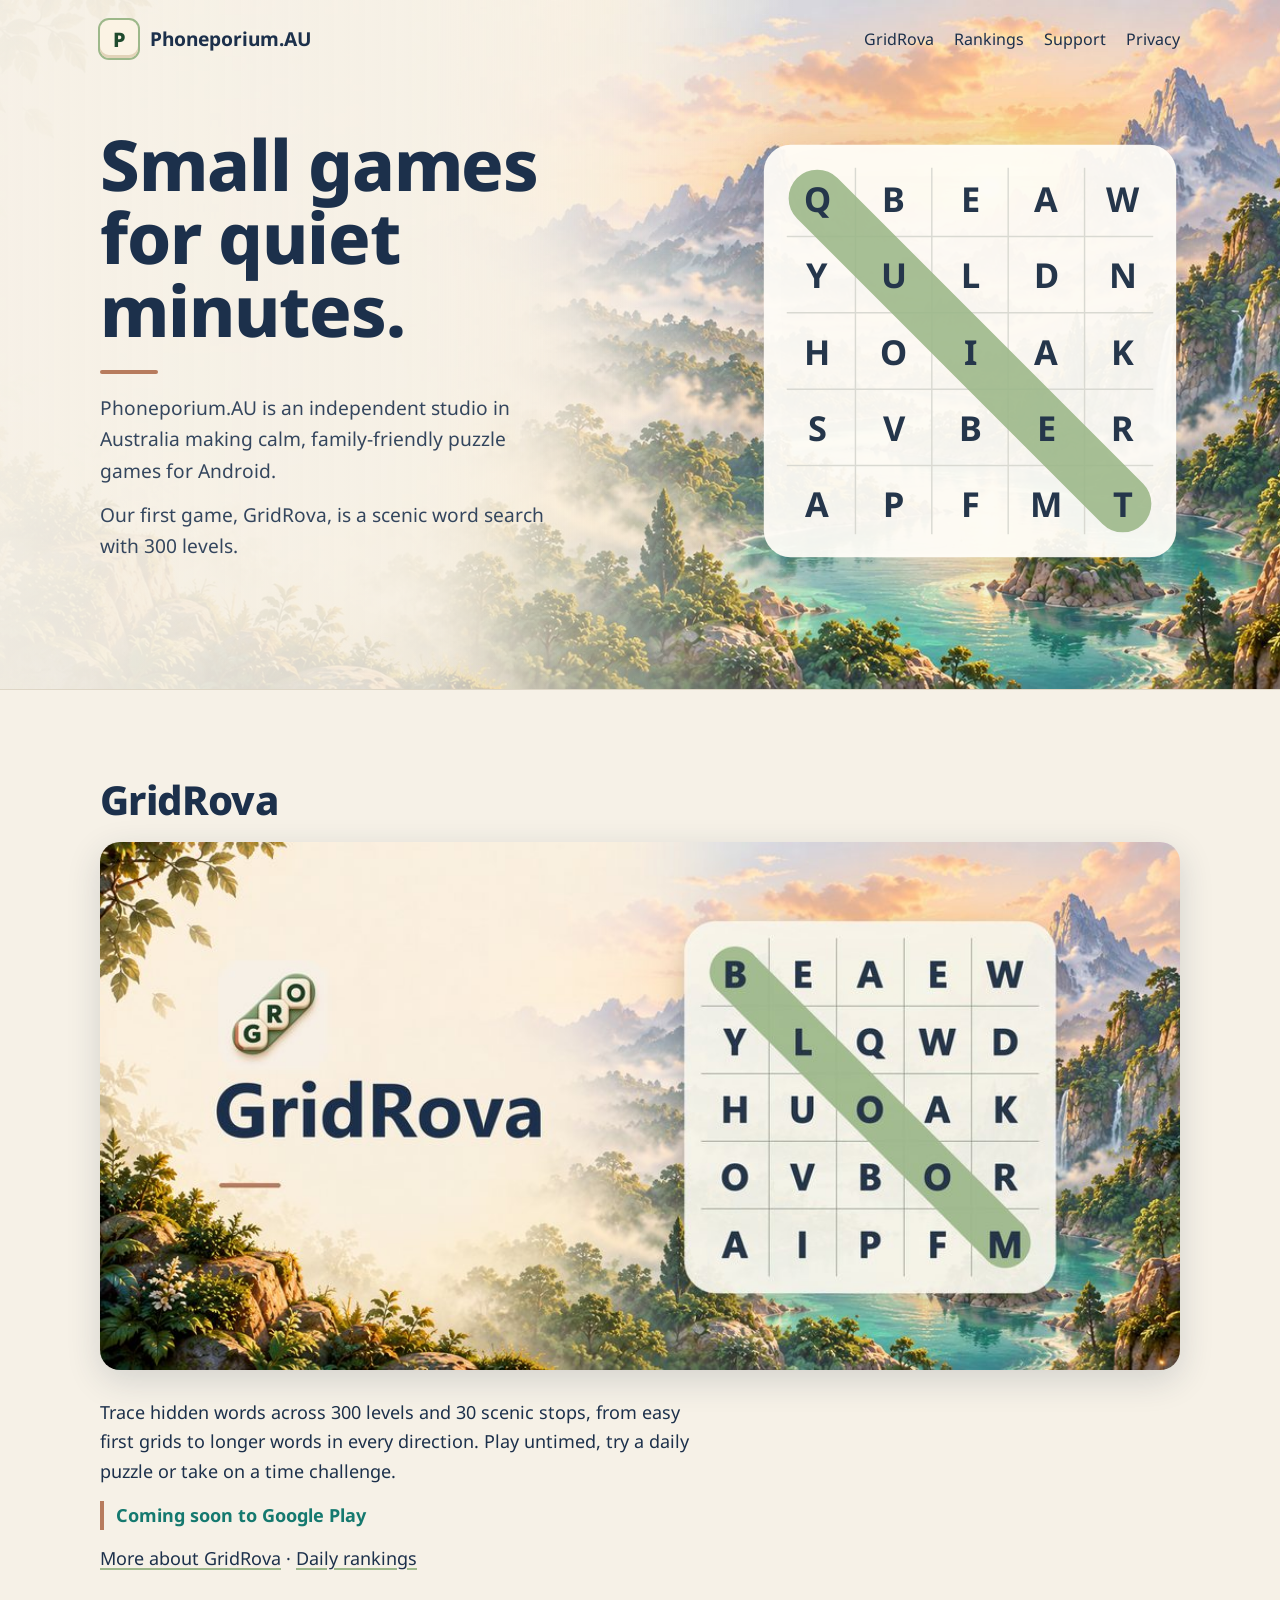
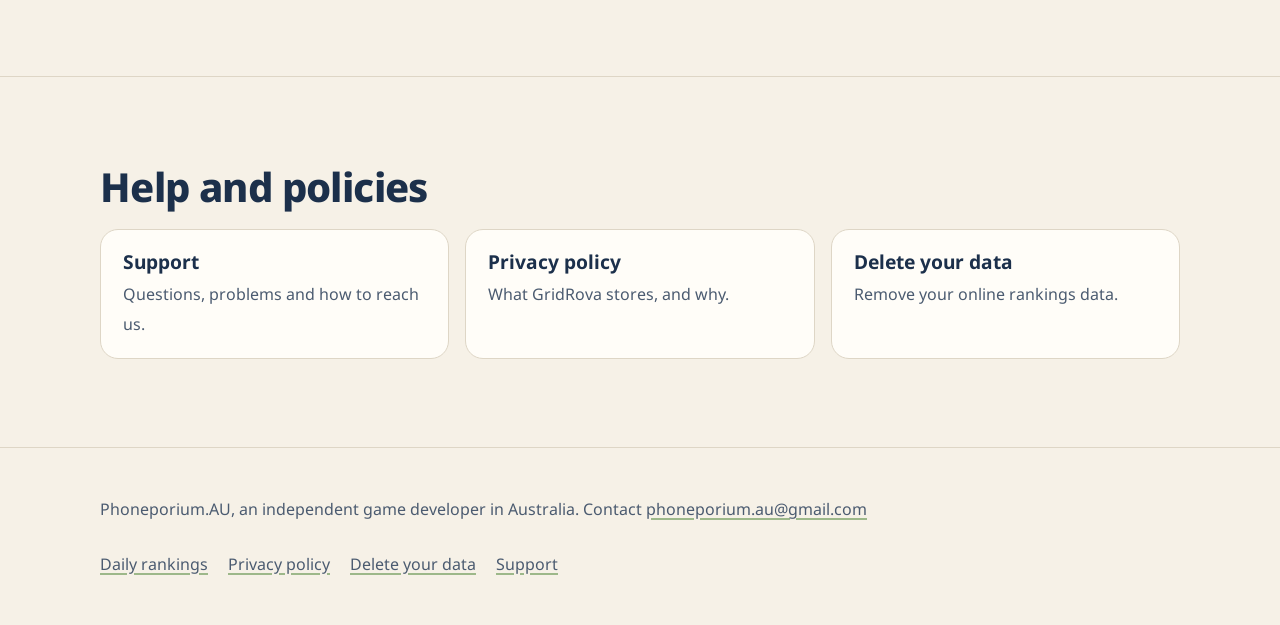
==== commit e8354116: "Link the daily rankings everywhere; shared styles for the rankings page Co-Authored-By: Claude Opus " ====
--- a/index.html
+++ b/index.html
@@ -7,13 +7,14 @@
 <meta name="description" content="Phoneporium.AU makes calm, family-friendly mobile word games in Australia. Home of GridRova.">
 <link rel="icon" type="image/png" href="assets/favicon-64.png">
 <link rel="preconnect" href="https://fonts.googleapis.com"><link rel="preconnect" href="https://fonts.gstatic.com" crossorigin><link href="https://fonts.googleapis.com/css2?family=Noto+Sans:wght@400;700;800&display=swap" rel="stylesheet">
-<link rel="stylesheet" href="assets/site.css">
+<link rel="stylesheet" href="assets/site.css?v=4">
 </head>
 <body class="home">
 <header class="site-head"><div class="wrap">
   <a class="brand" href="./"><span class="brand-mark" aria-hidden="true">P</span>Phoneporium.AU</a>
   <nav class="site-nav" aria-label="Main">
     <a href="gridrova/">GridRova</a>
+    <a href="gridrova-leaderboard/">Rankings</a>
     <a href="gridrova/support/">Support</a>
     <a href="gridrova/privacy/">Privacy</a>
   </nav>
@@ -35,7 +36,7 @@
     <div>
       <p>Trace hidden words across 300 levels and 30 scenic stops, from easy first grids to longer words in every direction. Play untimed, try a daily puzzle or take on a time challenge.</p>
       <p class="status">Coming soon to Google Play</p>
-      <p><a href="gridrova/">More about GridRova</a></p>
+      <p><a href="gridrova/">More about GridRova</a> · <a href="gridrova-leaderboard/">Daily rankings</a></p>
     </div>
   </div>
 </div></section>
@@ -52,6 +53,7 @@
 <footer class="site-foot"><div class="wrap">
   <p>Phoneporium.AU, an independent game developer in Australia. Contact <a href="mailto:phoneporium.au@gmail.com">phoneporium.au@gmail.com</a></p>
   <nav aria-label="Footer">
+    <a href="gridrova-leaderboard/">Daily rankings</a>
     <a href="gridrova/privacy/">Privacy policy</a>
     <a href="gridrova/delete-data/">Delete your data</a>
     <a href="gridrova/support/">Support</a>
--- a/assets/site.css
+++ b/assets/site.css
@@ -82,12 +82,10 @@
 .intro p { max-width: 62ch; margin: 0 0 14px; }
 .lede { font-size: 1.3rem; color: var(--teal); font-weight: 700; }
 .shots-band { background: var(--sage-pale); padding: 32px 0; }
-.shots { list-style: none; margin: 0 auto; padding: 0 16px 8px; display: flex; gap: 16px; overflow-x: auto; scroll-snap-type: x mandatory;
-  width: min(1080px, 100%); scrollbar-color: var(--sage) transparent; }
-.shots li { flex: 0 0 auto; scroll-snap-align: start; }
-.shots img { width: 216px; border-radius: 14px; box-shadow: 0 6px 18px rgba(28,48,75,.14); }
+.shots { list-style: none; margin: 0; padding: 0; display: grid; grid-template-columns: repeat(3, 1fr); gap: clamp(14px, 3vw, 28px); }
+.shots img { width: 100%; border-radius: 14px; box-shadow: 0 6px 18px rgba(28,48,75,.14); }
 
-.links { display: grid; grid-template-columns: repeat(3, 1fr); gap: 16px; }
+.links { display: grid; grid-template-columns: repeat(auto-fit, minmax(220px, 1fr)); gap: 16px; }
 .links a { display: block; padding: 20px 22px; background: var(--tile); border-radius: 18px; text-decoration: none; border: 1px solid var(--line); }
 .links a strong { display: block; font-size: 1.2rem; line-height: 1.3; margin-bottom: 4px; }
 .links a span { color: var(--ink-soft); font-size: 1rem; }
@@ -124,6 +122,36 @@
   .board { justify-self: start; max-width: 320px; }
   .game, .intro .wrap { grid-template-columns: 1fr; }
   .game img, .intro-icon { width: 88px; height: 88px; border-radius: 20px; }
-  .links { grid-template-columns: 1fr; }
-  .shots img { width: 180px; }
+  .shots { grid-template-columns: repeat(2, 1fr); }
 }
+
+/* Daily rankings page (served from the gridrova-leaderboard repo, styled here so branding lives in one place) */
+.banner { position: relative; border-radius: 20px; overflow: hidden; color: #1C304B; padding: clamp(28px, 6vw, 64px) clamp(20px, 5vw, 56px);
+  background: linear-gradient(90deg, rgba(246,241,231,.96) 0%, rgba(246,241,231,.82) 45%, rgba(246,241,231,.15) 80%), url("scenic-1600.jpg") 70% 45% / cover no-repeat, #F6F1E7;
+  box-shadow: 0 10px 34px rgba(28,48,75,.16); }
+.banner h1 { font-size: clamp(2.2rem, 5.4vw, 3.6rem); line-height: 1.05; margin: 0 0 14px; max-width: 14ch; }
+.banner h1::after { content: ""; display: block; width: 58px; height: 4px; border-radius: 2px; background: #B77B5D; margin-top: 18px; }
+.banner p { margin: 0; max-width: 40ch; color: #34465E; font-size: 1.15rem; }
+.podium { list-style: none; padding: 0; margin: 28px 0; display: grid; grid-template-columns: repeat(3, 1fr); gap: 16px; }
+.podium li { background: var(--tile); border: 1px solid var(--line); border-radius: 18px; padding: 18px; display: flex; align-items: center; gap: 14px; }
+.podium .coins { display: block; color: var(--ink-soft); font-size: 1rem; }
+.place { flex: 0 0 auto; width: 44px; height: 44px; border-radius: 10px; background: #FBF3E4; color: #1F4A2E; display: grid; place-items: center;
+  font-weight: 800; font-size: 1.3rem; box-shadow: inset 0 -3px 0 #E2D3B8, 0 0 0 2px var(--sage); }
+.place.p1 { box-shadow: inset 0 -3px 0 #E2D3B8, 0 0 0 3px #C9A24A; }
+.place.p2 { box-shadow: inset 0 -3px 0 #E2D3B8, 0 0 0 3px #A9B2BC; }
+.place.p3 { box-shadow: inset 0 -3px 0 #E2D3B8, 0 0 0 3px #B77B5D; }
+.rank-panel { background: var(--tile); border: 1px solid var(--line); border-left: 5px solid var(--sage); border-radius: 18px; padding: clamp(18px, 4vw, 28px); }
+.rank-panel h2 { margin: 0 0 14px; font-size: 1.5rem; }
+.rank-controls { display: flex; flex-wrap: wrap; align-items: end; gap: 12px; margin-bottom: 8px; }
+.rank-controls label { display: grid; gap: 4px; font-size: 1rem; color: var(--ink-soft); }
+.rank-controls input, .rank-controls button { font: inherit; font-size: 1rem; padding: 10px 14px; border-radius: 10px; border: 1px solid var(--line); background: var(--paper); color: var(--ink); min-height: 44px; }
+.rank-controls button { background: var(--teal); border-color: var(--teal); color: #fff; font-weight: 700; cursor: pointer; }
+.rank-controls button:disabled { opacity: .55; cursor: default; }
+.rank-status { color: var(--ink-soft); margin: 10px 0; }
+.rank-list { list-style: none; padding: 0; margin: 0; }
+.rank-list li { display: flex; align-items: center; gap: 14px; padding: 10px 0; border-top: 1px solid var(--line); overflow-wrap: anywhere; }
+.rank-list .place { width: 36px; height: 36px; font-size: 1.05rem; }
+.rank-list .who { flex: 1; font-weight: 700; }
+.rank-list .time { color: var(--ink-soft); font-variant-numeric: tabular-nums; }
+.fineprint { color: var(--ink-soft); font-size: 1rem; max-width: 66ch; margin-top: 24px; }
+@media (max-width: 760px) { .podium { grid-template-columns: 1fr; } .banner { background: linear-gradient(180deg, rgba(246,241,231,.95), rgba(246,241,231,.75)), url("scenic-900.jpg") 70% 50% / cover no-repeat, #F6F1E7; } }
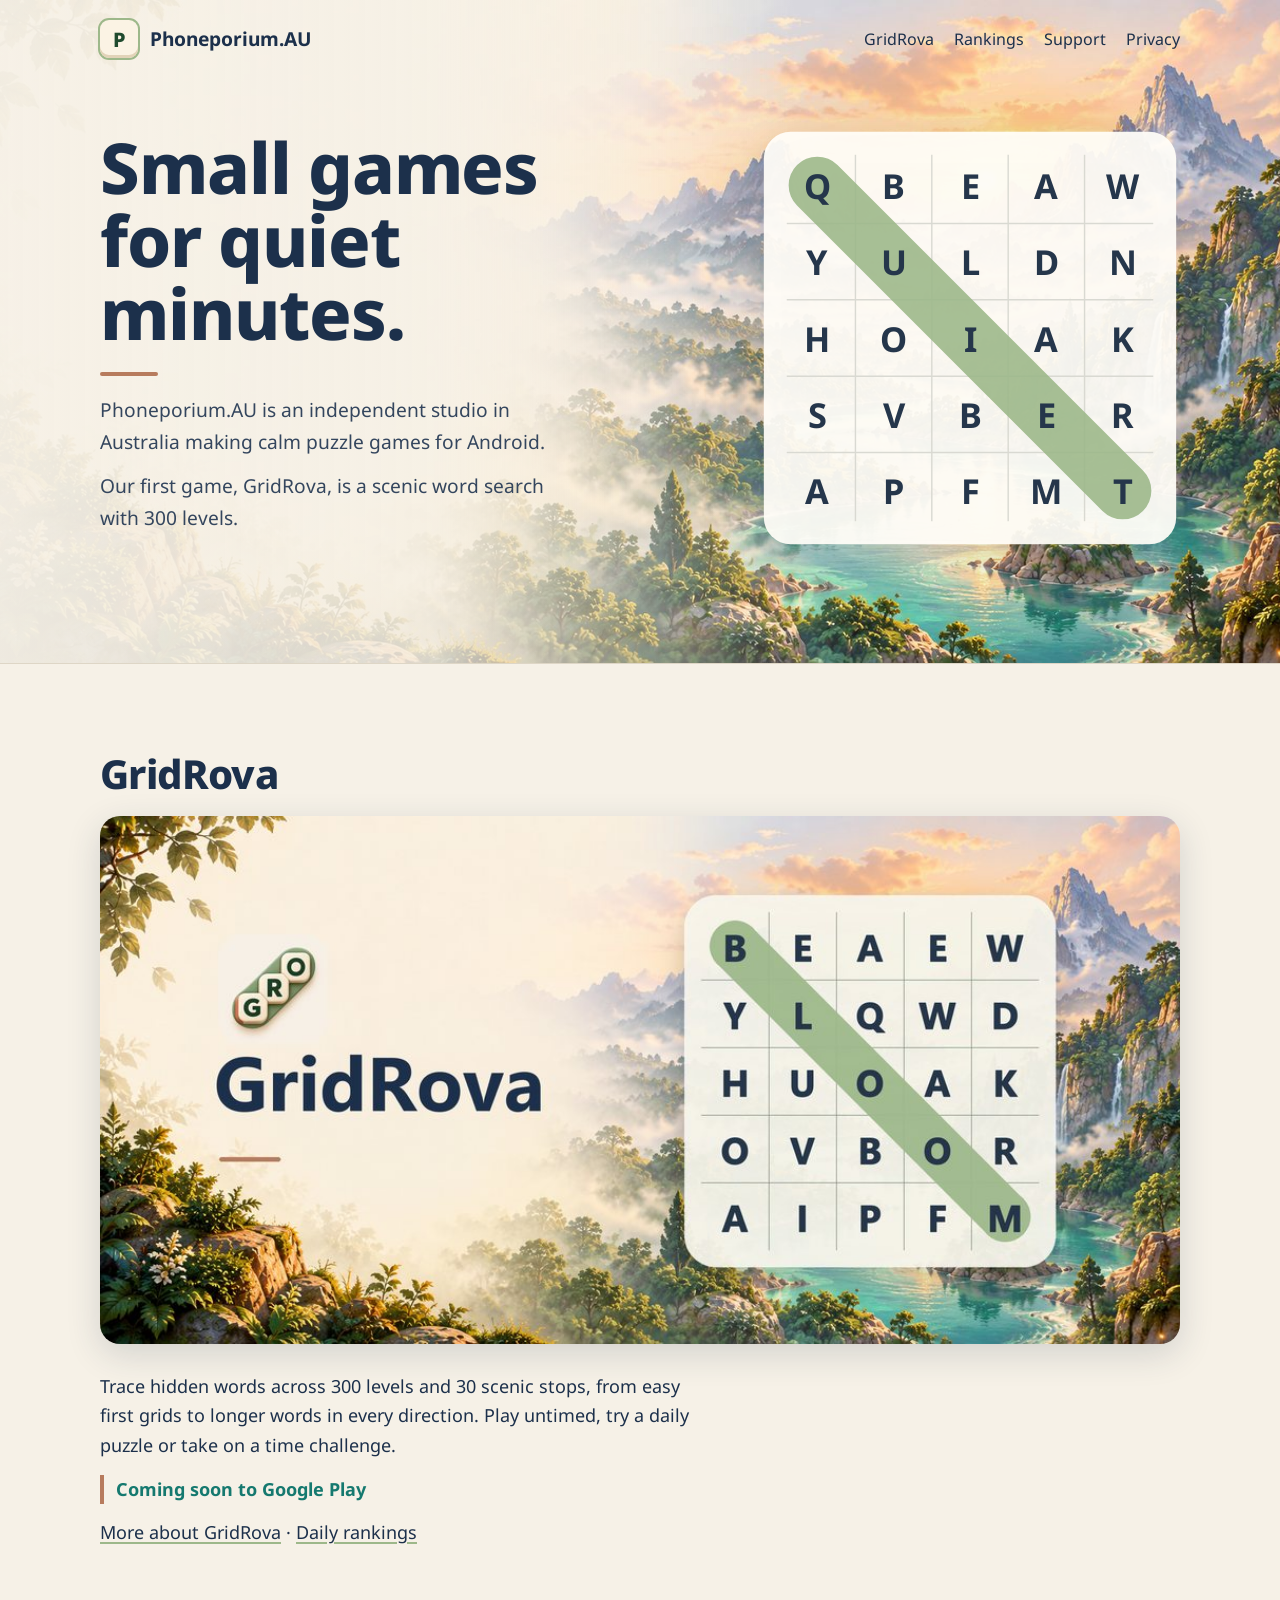
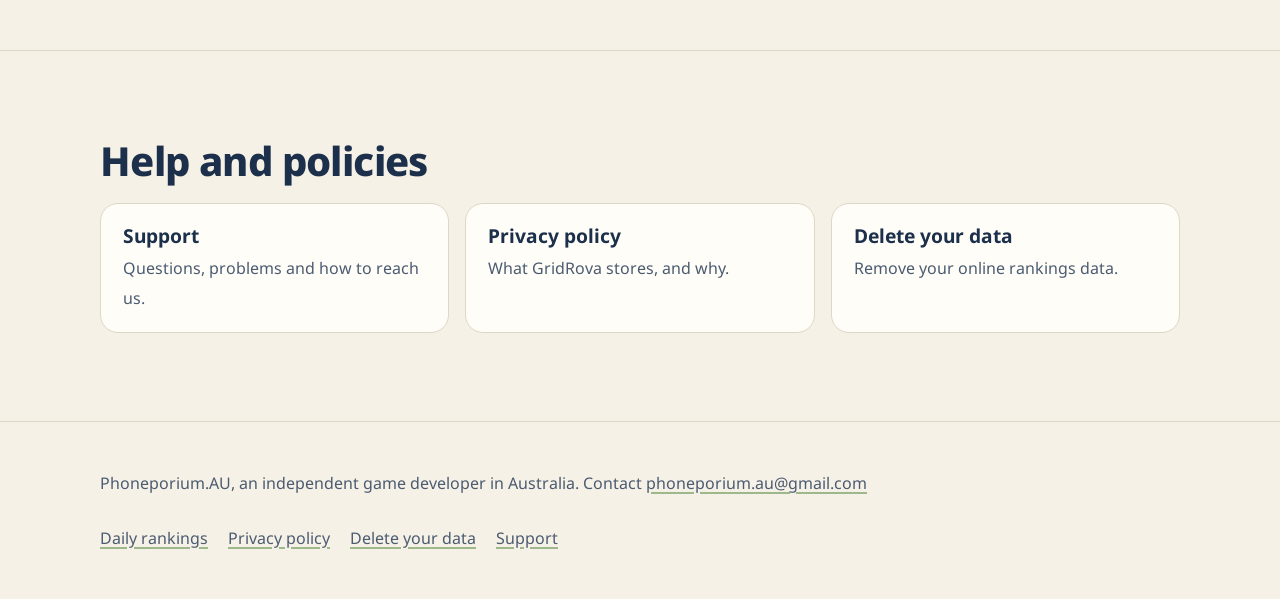
==== commit d37cdf87: "Privacy & deletion pages: reconcile with implementation (13+, anonymous account, verified retention," ====
--- a/index.html
+++ b/index.html
@@ -4,7 +4,7 @@
 <meta charset="utf-8">
 <meta name="viewport" content="width=device-width, initial-scale=1">
 <title>Phoneporium.AU</title>
-<meta name="description" content="Phoneporium.AU makes calm, family-friendly mobile word games in Australia. Home of GridRova.">
+<meta name="description" content="Phoneporium.AU makes calm mobile word games in Australia. Home of GridRova.">
 <link rel="icon" type="image/png" href="assets/favicon-64.png">
 <link rel="preconnect" href="https://fonts.googleapis.com"><link rel="preconnect" href="https://fonts.gstatic.com" crossorigin><link href="https://fonts.googleapis.com/css2?family=Noto+Sans:wght@400;700;800&display=swap" rel="stylesheet">
 <link rel="stylesheet" href="assets/site.css?v=4">
@@ -24,7 +24,7 @@
 <section class="hero scenic"><div class="wrap">
   <div class="hero-copy">
     <h1>Small games for quiet minutes.</h1>
-    <p>Phoneporium.AU is an independent studio in Australia making calm, family-friendly puzzle games for Android.</p>
+    <p>Phoneporium.AU is an independent studio in Australia making calm puzzle games for Android.</p>
     <p>Our first game, GridRova, is a scenic word search with 300 levels.</p>
   </div>
   <svg class="board" viewBox="0 0 440 440" role="img" aria-label="A word-search board with the word QUIET traced diagonally"><rect x="4" y="4" width="432" height="432" rx="28" class="b-face"/><line x1="100" y1="28" x2="100" y2="412" class="b-rule"/><line x1="28" y1="100" x2="412" y2="100" class="b-rule"/><line x1="180" y1="28" x2="180" y2="412" class="b-rule"/><line x1="28" y1="180" x2="412" y2="180" class="b-rule"/><line x1="260" y1="28" x2="260" y2="412" class="b-rule"/><line x1="28" y1="260" x2="412" y2="260" class="b-rule"/><line x1="340" y1="28" x2="340" y2="412" class="b-rule"/><line x1="28" y1="340" x2="412" y2="340" class="b-rule"/><line x1="60.0" y1="60.0" x2="380.0" y2="380.0" class="b-trace" pathLength="1"/><text x="60.0" y="60.0" class="b-letter">Q</text><text x="140.0" y="60.0" class="b-letter">B</text><text x="220.0" y="60.0" class="b-letter">E</text><text x="300.0" y="60.0" class="b-letter">A</text><text x="380.0" y="60.0" class="b-letter">W</text><text x="60.0" y="140.0" class="b-letter">Y</text><text x="140.0" y="140.0" class="b-letter">U</text><text x="220.0" y="140.0" class="b-letter">L</text><text x="300.0" y="140.0" class="b-letter">D</text><text x="380.0" y="140.0" class="b-letter">N</text><text x="60.0" y="220.0" class="b-letter">H</text><text x="140.0" y="220.0" class="b-letter">O</text><text x="220.0" y="220.0" class="b-letter">I</text><text x="300.0" y="220.0" class="b-letter">A</text><text x="380.0" y="220.0" class="b-letter">K</text><text x="60.0" y="300.0" class="b-letter">S</text><text x="140.0" y="300.0" class="b-letter">V</text><text x="220.0" y="300.0" class="b-letter">B</text><text x="300.0" y="300.0" class="b-letter">E</text><text x="380.0" y="300.0" class="b-letter">R</text><text x="60.0" y="380.0" class="b-letter">A</text><text x="140.0" y="380.0" class="b-letter">P</text><text x="220.0" y="380.0" class="b-letter">F</text><text x="300.0" y="380.0" class="b-letter">M</text><text x="380.0" y="380.0" class="b-letter">T</text></svg>
